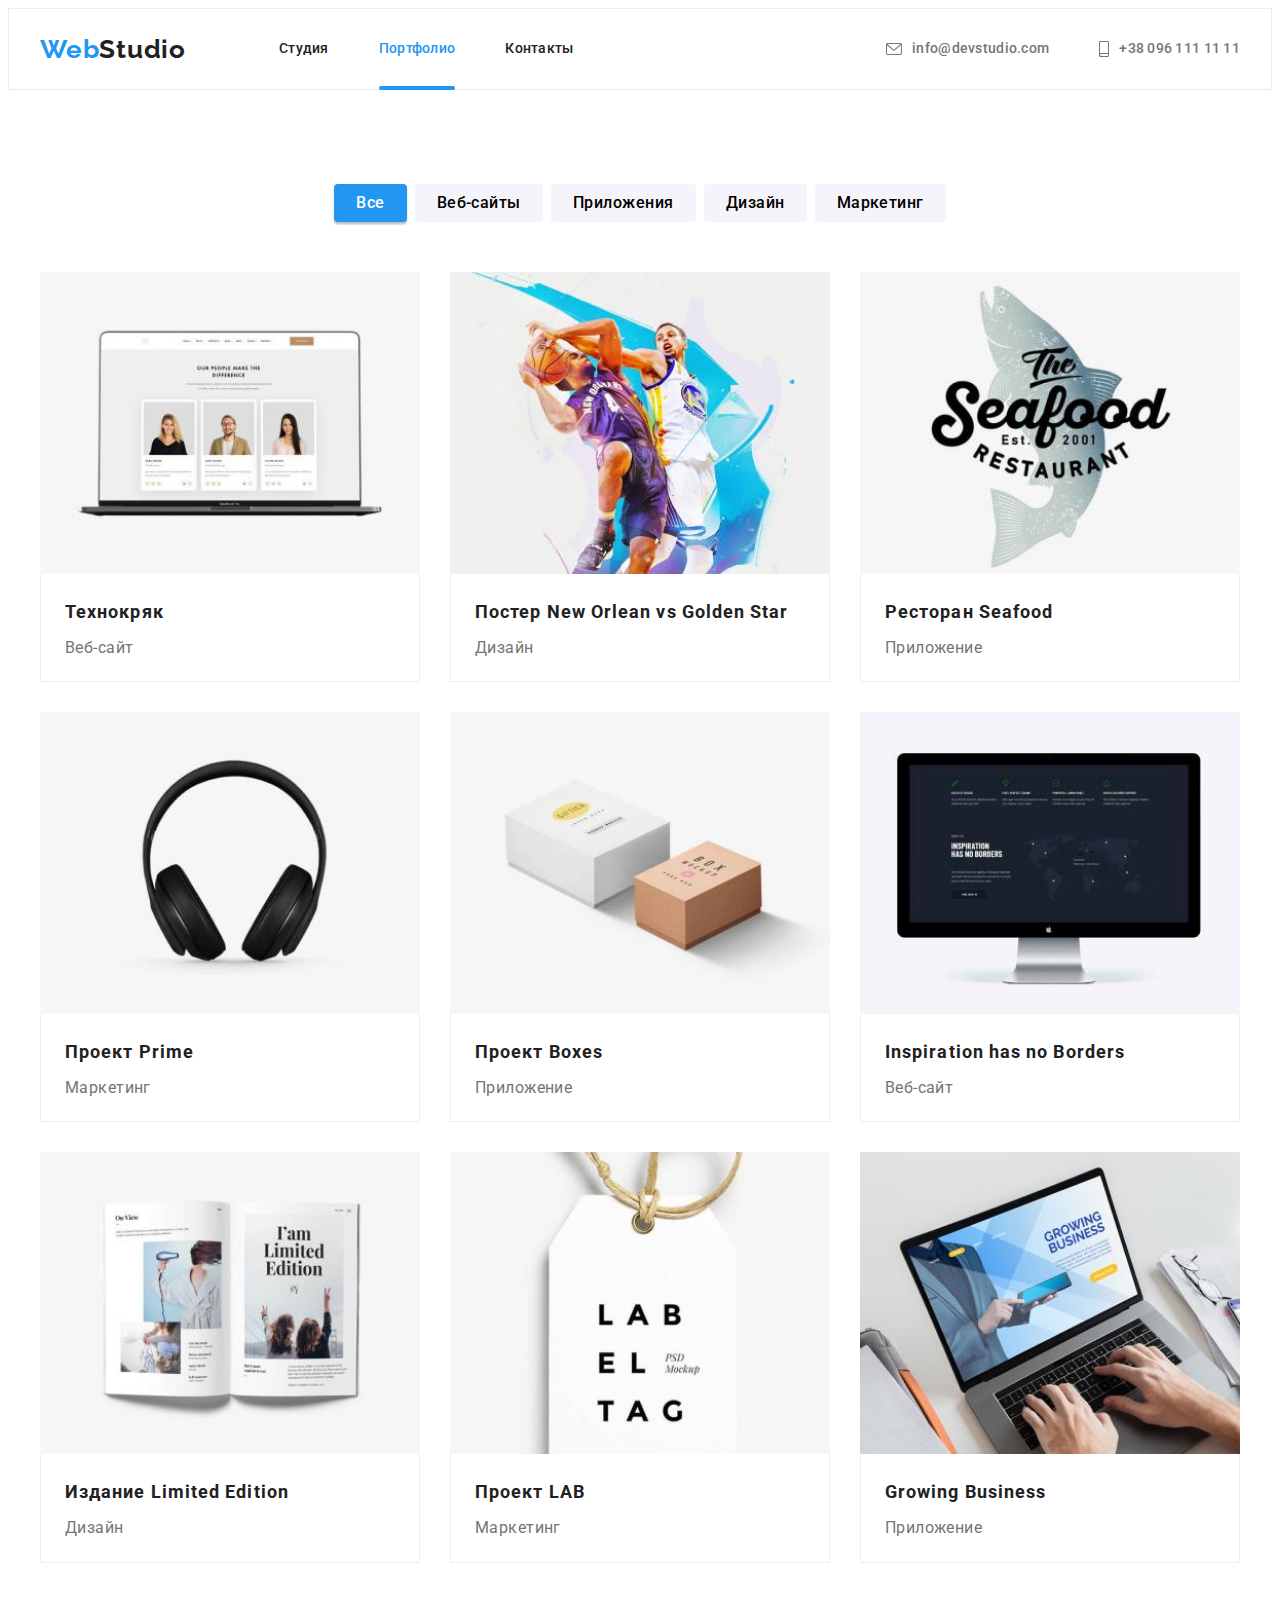
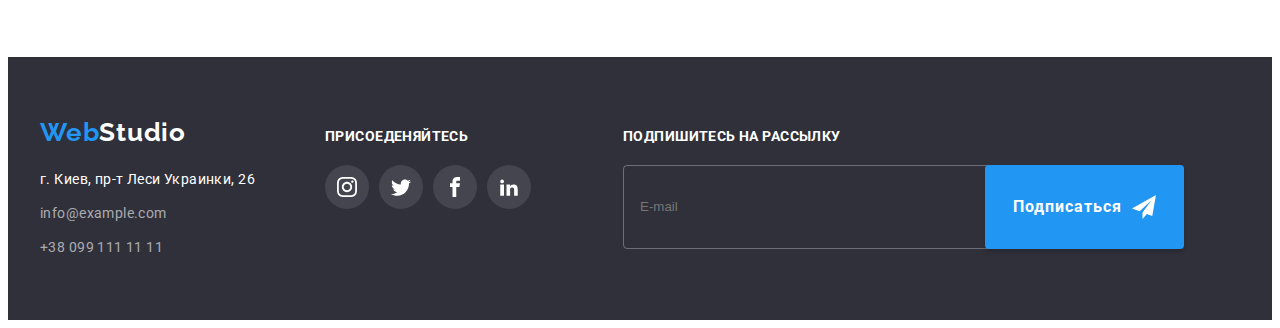
==== portfolio.html @ 8fb7ec58 "home6form" ====
<!DOCTYPE html>
<html lang="ru">
  <head>
    <meta charset="UTF-8" />
    <meta http-equiv="X-UA-Compatible" content="IE=edge" />
    <meta name="viewport" content="width=device-width, initial-scale=1.0" />
    <title>Portfolio</title>
    <link rel="preconnect" href="https://fonts.googleapis.com" />
    <link rel="preconnect" href="https://fonts.gstatic.com" crossorigin />
    <link
      href="https://fonts.googleapis.com/css2?family=Raleway:wght@700&family=Roboto:wght@400;500;700;900&display=swap"
      rel="stylesheet"
    />
    <link
      rel="stylesheet"
      href="https://cdnjs.cloudflare.com/ajax/libs/modern-normalize/1.1.0/modern-normalize.min.css"
      integrity="sha512-wpPYUAdjBVSE4KJnH1VR1HeZfpl1ub8YT/NKx4PuQ5NmX2tKuGu6U/JRp5y+Y8XG2tV+wKQpNHVUX03MfMFn9Q=="
      crossorigin="anonymous"
      referrerpolicy="no-referrer"
    />
    <link rel="stylesheet" href="./css/styles.css" />
  </head>
  <body>
    <header class="header">
      <div class="header-container container">
        <nav class="navigation">
          <a class="logo link" href="">Web<span class="logo-header">Studio</span></a>
          <ul class="list nav-link">
            <li class="item"><a class="header-link link" href="./index.html">Студия</a></li>
            <li class="item">
              <a class="header-link link active" href="./portfolio.html">Портфолио</a>
            </li>
            <li class="item"><a class="header-link link" href="">Контакты</a></li>
          </ul>
        </nav>
        <ul class="header-contact list">
          <li class="item">
            <a class="header-link link" href="mailto:info@devstudio.com">
              <svg class="header-icon" width="16" height="12">
                <use href="./images/sprite.svg#icon-mail"></use>
              </svg>
              info@devstudio.com
            </a>
          </li>
          <li class="item">
            <a class="header-link link" href="tel:+380961111111">
              <svg class="header-icon" width="10" height="16">
                <use href="./images/sprite.svg#icon-smartphone"></use>
              </svg>
              +38 096 111 11 11
            </a>
          </li>
        </ul>
      </div>
    </header>
    <main>
      <section class="portfolio section">
        <div class="container">
          <ul class="list portfolio-filter">
            <li class="portfolio-filter-link">
              <button class="portfolio-button active-button" type="button">Все</button>
            </li>
            <li class="portfolio-filter-link">
              <button class="portfolio-button" type="button">Веб-сайты</button>
            </li>
            <li class="portfolio-filter-link">
              <button class="portfolio-button" type="button">Приложения</button>
            </li>
            <li class="portfolio-filter-link">
              <button class="portfolio-button" type="button">Дизайн</button>
            </li>
            <li class="portfolio-filter-link">
              <button class="portfolio-button" type="button">Маркетинг</button>
            </li>
          </ul>
          <h1 class="visually-hidden">Портфолио галерея</h1>
          <ul class="list card-set">
            <li class="card-set-list">
              <a class="link portfolio-link" href="" target="_blank" rel="noreferrer noopener">
                <div class="portfolio-list-img-wrapper">
                  <img src="./images/img8.jpg" alt="Этикетка" width="370" />
                  <p class="overlay">
                    Ресурс предлагает комплексные предложения с разным уровнем функционала и
                    сервисов. Все это позволит посетителю получить исчерпывающие сведения о компании
                    или частном лице.
                  </p>
                </div>
                <div class="portfolio-wrapper">
                  <h2 class="portfolio-title">Технокряк</h2>
                  <p class="portfolio-text">Веб-сайт</p>
                </div>
              </a>
            </li>
            <li class="card-set-list">
              <a class="link portfolio-link" href="" target="_blank" rel="noreferrer noopener">
                <div class="portfolio-list-img-wrapper">
                  <img src="./images/img9.jpg" alt="Этикетка" width="370" />
                  <p class="overlay">
                    Ресурс предлагает комплексные предложения с разным уровнем функционала и
                    сервисов. Все это позволит посетителю получить исчерпывающие сведения о компании
                    или частном лице.
                  </p>
                </div>
                <div class="portfolio-wrapper">
                  <h2 class="portfolio-title">Постер New Orlean vs Golden Star</h2>
                  <p class="portfolio-text">Дизайн</p>
                </div>
              </a>
            </li>
            <li class="card-set-list">
              <a class="link portfolio-link" href="" target="_blank" rel="noreferrer noopener">
                <div class="portfolio-list-img-wrapper">
                  <img src="./images/img10.jpg" alt="Этикетка" width="370" />
                  <p class="overlay">
                    Ресурс предлагает комплексные предложения с разным уровнем функционала и
                    сервисов. Все это позволит посетителю получить исчерпывающие сведения о компании
                    или частном лице.
                  </p>
                </div>
                <div class="portfolio-wrapper">
                  <h2 class="portfolio-title">Ресторан Seafood</h2>
                  <p class="portfolio-text">Приложение</p>
                </div>
              </a>
            </li>
            <li class="card-set-list">
              <a class="link portfolio-link" href="" target="_blank" rel="noreferrer noopener">
                <div class="portfolio-list-img-wrapper">
                  <img src="./images/img11.jpg" alt="Этикетка" width="370" />
                  <p class="overlay">
                    Ресурс предлагает комплексные предложения с разным уровнем функционала и
                    сервисов. Все это позволит посетителю получить исчерпывающие сведения о компании
                    или частном лице.
                  </p>
                </div>
                <div class="portfolio-wrapper">
                  <h2 class="portfolio-title">Проект Prime</h2>
                  <p class="portfolio-text">Маркетинг</p>
                </div>
              </a>
            </li>
            <li class="card-set-list">
              <a class="link portfolio-link" href="" target="_blank" rel="noreferrer noopener">
                <div class="portfolio-list-img-wrapper">
                  <img src="./images/img12.jpg" alt="Этикетка" width="370" />
                  <p class="overlay">
                    Ресурс предлагает комплексные предложения с разным уровнем функционала и
                    сервисов. Все это позволит посетителю получить исчерпывающие сведения о компании
                    или частном лице.
                  </p>
                </div>
                <div class="portfolio-wrapper">
                  <h2 class="portfolio-title">Проект Boxes</h2>
                  <p class="portfolio-text">Приложение</p>
                </div>
              </a>
            </li>
            <li class="card-set-list">
              <a class="link portfolio-link" href="" target="_blank" rel="noreferrer noopener">
                <div class="portfolio-list-img-wrapper">
                  <img src="./images/img13.jpg" alt="Этикетка" width="370" />
                  <p class="overlay">
                    Ресурс предлагает комплексные предложения с разным уровнем функционала и
                    сервисов. Все это позволит посетителю получить исчерпывающие сведения о компании
                    или частном лице.
                  </p>
                </div>
                <div class="portfolio-wrapper">
                  <h2 class="portfolio-title">Inspiration has no Borders</h2>
                  <p class="portfolio-text">Веб-сайт</p>
                </div>
              </a>
            </li>
            <li class="card-set-list">
              <a class="link portfolio-link" href="" target="_blank" rel="noreferrer noopener">
                <div class="portfolio-list-img-wrapper">
                  <img src="./images/img14.jpg" alt="Этикетка" width="370" />
                  <p class="overlay">
                    Ресурс предлагает комплексные предложения с разным уровнем функционала и
                    сервисов. Все это позволит посетителю получить исчерпывающие сведения о компании
                    или частном лице.
                  </p>
                </div>
                <div class="portfolio-wrapper">
                  <h2 class="portfolio-title">Издание Limited Edition</h2>
                  <p class="portfolio-text">Дизайн</p>
                </div>
              </a>
            </li>
            <li class="card-set-list">
              <a class="link portfolio-link" href="" target="_blank" rel="noreferrer noopener">
                <div class="portfolio-list-img-wrapper">
                  <img src="./images/img15.jpg" alt="Этикетка" width="370" />
                  <p class="overlay">
                    Ресурс предлагает комплексные предложения с разным уровнем функционала и
                    сервисов. Все это позволит посетителю получить исчерпывающие сведения о компании
                    или частном лице.
                  </p>
                </div>
                <div class="portfolio-wrapper">
                  <h2 class="portfolio-title">Проект LAB</h2>
                  <p class="portfolio-text">Маркетинг</p>
                </div>
              </a>
            </li>
            <li class="card-set-list">
              <a class="link portfolio-link" href="" target="_blank" rel="noreferrer noopener">
                <div class="portfolio-list-img-wrapper">
                  <img src="./images/img16.jpg" alt="Этикетка" width="370" />
                  <p class="overlay">
                    Ресурс предлагает комплексные предложения с разным уровнем функционала и
                    сервисов. Все это позволит посетителю получить исчерпывающие сведения о компании
                    или частном лице.
                  </p>
                </div>
                <div class="portfolio-wrapper">
                  <h2 class="portfolio-title">Growing Business</h2>
                  <p class="portfolio-text">Приложение</p>
                </div>
              </a>
            </li>
          </ul>
        </div>
      </section>
    </main>
    <footer class="footer">
      <div class="container footer-markup">
        <div class="footer-contact">
          <a class="logo link" href="">Web<span class="logo-footer">Studio</span></a>
          <address>
            <ul class="list">
              <li class="address-list">
                <a
                  class="address-link link"
                  href="https://goo.gl/maps/6QJ51yKBGTuw5asM7"
                  target="_blank"
                  rel="noreferrer noopener"
                  >г. Киев, пр-т Леси Украинки, 26</a
                >
              </li>
              <li class="address-list">
                <a class="address-link link" href="mailto:info@example.com">info@example.com</a>
              </li>
              <li class="address-list">
                <a class="address-link link" href="tel:+380991111111">+38 099 111 11 11</a>
              </li>
            </ul>
          </address>
        </div>
        <div class="footer-social-link-wrapper">
          <p class="social-link-title">Присоеденяйтесь</p>
          <ul class="social-list list">
            <li class="social-list-items">
              <a class="social-link" href="" target="_blank" rel="noreferrer noopener">
                <svg class="social-icon" width="20" height="20">
                  <use href="./images/sprite.svg#icon-instagram"></use>
                </svg>
              </a>
            </li>
            <li class="social-list-items">
              <a class="social-link" href="" target="_blank" rel="noreferrer noopener">
                <svg class="social-icon" width="20" height="20">
                  <use href="./images/sprite.svg#icon-twitter"></use>
                </svg>
              </a>
            </li>
            <li class="social-list-items">
              <a class="social-link" href="" target="_blank" rel="noreferrer noopener">
                <svg class="social-icon" width="20" height="20">
                  <use href="./images/sprite.svg#icon-facebook"></use>
                </svg>
              </a>
            </li>
            <li class="social-list-items">
              <a class="social-link" href="" target="_blank" rel="noreferrer noopener">
                <svg class="social-icon" width="20" height="20">
                  <use href="./images/sprite.svg#icon-linkedin"></use>
                </svg>
              </a>
            </li>
          </ul>
        </div>
        <div class="footer-form-wrapper">
          <p class="social-link-title">Подпишитесь на рассылку</p>

          <form class="footer-form">
            <div class="footer-input-wrapper">
              <input type="email" name="user-mail" class="footer-form-input" placeholder="E-mail" />
            </div>
            <button type="submit" class="footer-form-btn">
              Подписаться
              <svg class="footer-input-icon" width="24" height="24">
                <use href="./images/sprite.svg#icon-send"></use>
              </svg>
            </button>
          </form>
        </div>
      </div>
    </footer>
  </body>
</html>
---- css/styles.css ----
:root {
  --primary-color: #ffffff;
  --title-text-color: #212121;
  --description-text-color: #757575;
  --primary-font-family: 'Roboto', sans-serif;
  --accent-color: #2196f3;
  --button-hover-color: #188ce8;
  --section-background-color: #2f303a;
  --secondary-background-color: #f5f4fa;
  --footer-color-link: rgba(255, 255, 255, 0.6);
  --card-list: 3;
  --card-gap: 30px;
  --transition: 250ms cubic-bezier(0.4, 0, 0.2, 1);
}
body {
  font-family: Roboto, sans-serif;
  color: var(--description-text-color);
  font-size: 14px;
  line-height: 1.71;
  letter-spacing: 0.03em;
}
address {
  font-style: inherit;
}
h1,
h2,
h3,
h4,
h5,
h6,
p {
  margin-top: 0;
  margin-bottom: 0;
}
ul,
ol {
  margin-top: 0;
  margin-bottom: 0;
  padding-left: 0;
}
img {
  display: block;
  width: 100%;
  height: auto;
}
.list {
  list-style-type: none;
}
.link {
  text-decoration: none;
  color: inherit;
}
/* components */
.section {
  padding-top: 94px;
  padding-bottom: 94px;
}
.container {
  width: 1200px;
  padding-left: 15px;
  padding-right: 15px;
  margin-left: auto;
  margin-right: auto;
}
.logo {
  font-family: Raleway;
  font-weight: bold;
  font-size: 26px;
  line-height: 1.19;
  color: var(--accent-color);
  letter-spacing: 0.03em;
}
.card-set {
  display: flex;
  flex-wrap: wrap;
  margin-left: calc(var(--card-gap) * -1);
  margin-top: calc(var(--card-gap) * -1);
}
.card-set-list {
  flex-basis: calc(100% / var(--card-list) - var(--card-gap));
  margin-left: var(--card-gap);
  margin-top: var(--card-gap);
}
.social-list {
  display: flex;
  justify-content: center;
}
.social-list-items:not(:last-child) {
  margin-right: 10px;
}

.social-link {
  display: flex;
  align-items: center;
  justify-content: center;
  width: 44px;
  height: 44px;
  border-radius: 50%;
  color: #afb1b8;
  background-color: rgba(255, 255, 255, 0.1);
  transition: background-color var(--transition),
    color var(--transition);
}
.social-link:hover,
.social-link:focus {
  background-color: var(--accent-color);
  color: var(--primary-color);
}
.social-icon {
  fill: currentColor;
}
/* ========Header========  */
.item {
  position: relative;
}
.header {
  border: 1px solid #ececec;
}
.header .logo {
  margin-right: 93px;
  padding-top: 24px;
  padding-bottom: 24px;
}
.header-container {
  display: flex;
  align-items: center;
  justify-content: space-between;
}

.logo-header {
  color: var(--title-text-color);
}
.navigation {
  display: flex;
  align-items: center;
}
.nav-link {
  display: flex;
  color: var(--title-text-color);
}
.nav-link .item:not(:last-child) {
  margin-right: 50px;
}
.nav-contact {
  margin-left: auto;
}
.header-contact {
  display: flex;
  margin-left: auto;
}
.header-contact .item:not(:last-child) {
  margin-right: 50px;
}
.header-link {
  display: inline-flex;
  align-items: center;
  padding-top: 32px;
  padding-bottom: 32px;
  font-weight: 500;
  font-size: 14px;
  line-height: 1.14;
  letter-spacing: 0.02em;
  transition: color var(--transition);
}

.header-link:hover,
.header-link:focus,
.active {
  color: var(--accent-color);
}
.active::after {
  content: '';
  width: 100%;
  height: 4px;
  background-color: var(--accent-color);
  position: absolute;
  bottom: -1px;
  left: 0;
  border-radius: 2px;
}
.header-icon {
  fill: currentColor;
  margin-right: 10px;
}
/* ========Hero========  */
.hero {
  background-image: linear-gradient(rgba(47, 48, 58, 0.4), rgba(47, 48, 58, 0.4)),
    url(../images/bhero.jpg);
  background-color: #c4c4c4;
  background-size: 1600px 600px;
  background-position: center;
  background-repeat: no-repeat;
  padding-top: 200px;
  padding-bottom: 200px;
  text-align: center;
}

.hero-title {
  max-width: 700px;
  margin-right: auto;
  margin-left: auto;
  margin-bottom: 30px;
  color: var(--primary-color);
  font-weight: 900;
  font-size: 44px;
  line-height: 1.36;
  letter-spacing: 0.06em;
  text-transform: uppercase;
}
.hero-button {
  padding: 10px 32px;
  border: none;
  border-radius: 4px;
  box-shadow: 0px 4px 4px rgba(0, 0, 0, 0.15);
  color: var(--primary-color);
  background-color: var(--accent-color);
  font-family: var(--primary-font-family);
  font-weight: bold;
  font-size: 16px;
  line-height: 1.88;
  cursor: pointer;
  transition: background-color var(--transition);
}
.hero-button:hover,
.hero-button:focus {
  background-color: var(--button-hover-color);
}
/* ========Features======== */
.visually-hidden {
  position: absolute;
  width: 1px;
  height: 1px;
  margin: -1px;
  padding: 0;
  overflow: hidden;
  border: 0;
  clip: rect(0 0 0 0);
}
.features {
  padding-bottom: 47px;
}

.datails-list {
  --card-list: 4;
}
.datails-list-tittle {
  font-size: inherit;
  color: var(--title-text-color);
  line-height: 1.14;
  text-transform: uppercase;
  margin-bottom: 10px;
}
.datails-pic {
  background-color: #f5f4fa;
  height: 120px;
  display: flex;
  border-radius: 4px;
  justify-content: center;
  align-items: center;
  margin-bottom: 30px;
}
/* ========Work example======== */
.work {
  padding-top: 47px;
}
.section-title {
  color: var(--title-text-color);
  font-size: 36px;
  line-height: 1.16;
  text-align: center;
  margin-bottom: 50px;
}
.work-list {
  position: relative;
}

.work-description {
    color: var(--primary-color);
    line-height: 1.14;
    text-transform: uppercase;
    font-weight: 700;
    padding-top: 27px;
    padding-bottom: 27px;
  position: absolute;
  text-align: center;
  width: 100%;
  bottom: 0;
  background-color: rgba(47, 48, 58, 0.8);
}

/* ========Team section======== */
.team {
  background-color: var(--secondary-background-color);
}
.team-list {
  --card-list: 4;
  background-color: var(--primary-color);
  box-shadow: 0px 1px 3px rgba(0, 0, 0, 0.12), 0px 1px 1px rgba(0, 0, 0, 0.14),
    0px 2px 1px rgba(0, 0, 0, 0.2);
  border-radius: 0px 0px 4px 4px;
}
.team-title,
.team-text {
  font-size: 16px;
  line-height: 1.18;
  text-align: center;
  margin-bottom: 16px;
}
.team-title {
  margin-bottom: 10px;
  font-weight: 500;
  color: var(--title-text-color);
}
.team-wrapper {
  padding: 30px;
}
/* ========Client section======== */
.clients-link {
  display: flex;
  align-items: center;
  justify-content: center;
  color: #afb1b8;
  border: 1px solid currentColor;
  border-radius: 4px;
  width: 170px;
  height: 92px;
  transition: color var(--transition);
}
.clients-list {
  --card-list: 6;
}
.client-icon {
  fill: currentColor;

}
.clients-link:hover,
.clients-link:focus {
  color: var(--accent-color);
}
/* .clients-link:hover .client-icon,
.clients-link:focus .client-icon {
  fill: var(--accent-color);
} */
/* ========Footer======== */
.footer {
  background: var(--section-background-color);
  padding-top: 60px;
  padding-bottom: 60px;
}
.footer .logo {
  display: block;
  margin-bottom: 20px;
}
.logo-footer {
  color: var(--primary-color);
}
.address-list:not(:last-child) {
  margin-bottom: 10px;
}
.address-link {
  color: var(--footer-color-link);
  transition: color var(--transition);
}
.address-link[target='_blank'] {
  color: var(--primary-color);
}
.address-link:hover,
.address-link:focus,
.header-link:hover,
.header-link:focus {
  color: var(--accent-color);
}
.footer .social-link {
  color: var(--primary-color);
}
.footer-markup {
  display: flex;
  align-items: baseline;
}
.footer-contact {
  margin-right: 70px;
}
.social-link-title {
  color: var(--primary-color);
  line-height: 1.14;
  margin-bottom: 20px;
  text-transform: uppercase;
  font-weight: 700;
}
.footer-social-link-wrapper {
  margin-right: 92px;
}
.footer-form-wrapper {
  display: flex;
  flex-direction: column;
}
.footer-form-input {
  color: var(--primary-color);
  border: 1px solid rgba(255, 255, 255, 0.3);
  border-radius: 4px;
  padding: 16px;
  background: transparent;
height: 50px;
width: 100%;
}
.footer-form-input:hover,
.footer-form-input:focus {
outline: none;
}

.footer-form{
  display: inline-flex;
}
.footer-input-wrapper {
width: 350px;
margin-right: 12px;
}
.footer-form-btn{
  display: flex;
  justify-content: center;
  align-items: center;
    color: var(--primary-color);
    border: none;
    padding: 10px 28px;
    margin-left: auto;
    margin-right: auto;
    background: var(--accent-color);
box-shadow: 0px 4px 4px rgba(0, 0, 0, 0.15);
border-radius: 4px;
    border-radius: 4px;
    font-family: var(--primary-font-family);
    font-weight: 700;
    font-size: 16px;
    line-height: 1.87;
    letter-spacing: 0.06em;
    cursor: pointer;
    transition: var(--transition);
}
.footer-form-btn:focus,
.footer-form-btn:hover{
background-color: var(--button-hover-color);
}
.footer-input-icon {
  margin-left: 10px;
  fill: var(--primary-color);
}
/* ========Portfolio button======== */
.portfolio-filter {
  display: flex;
  justify-content: center;
  margin-bottom: 50px;
}
.portfolio-button {
  padding: 6px 22px;
  border: none;
  background-color: var(--secondary-background-color);
  font-family: var(--primary-font-family);
  font-weight: 500;
  font-size: 16px;
  line-height: 1.62;
  text-align: center;
  letter-spacing: 0.03em;
  cursor: pointer;
  border-radius: 4px;
  transition: background-color var(--transition),
    color var(--transition), box-shadow var(--transition);
}
.portfolio-filter-link:not(:last-child) {
  margin-right: 8px;
}
.portfolio-link {
  display: flex;
  flex-direction: column;
  transition: box-shadow var(--transition);
}
.portfolio-link:hover,
.portfolio-link:focus {
  box-shadow: 0px 1px 1px rgba(0, 0, 0, 0.12), 0px 4px 4px rgba(0, 0, 0, 0.06),
    1px 4px 6px rgba(0, 0, 0, 0.16);
}
.portfolio-button:hover,
.portfolio-button:focus,
.active-button {
  box-shadow: 0px 3px 1px rgba(0, 0, 0, 0.1), 0px 1px 2px rgba(0, 0, 0, 0.08),
    0px 2px 2px rgba(0, 0, 0, 0.12);
  color: var(--primary-color);
  background-color: var(--accent-color);
}
.portfolio-wrapper {
  padding: 20px 24px;
  border: 1px solid #eeeeee;
  border-top: none;
}
.portfolio-title {
  color: var(--title-text-color);
  font-size: 18px;
  line-height: 2;
  letter-spacing: 0.06em;
  margin-bottom: 4px;
}
.portfolio-text {
  font-size: 16px;
}
.portfolio-list-img-wrapper {
  position: relative;
  overflow: hidden;
}
.overlay {
  font-weight: 400;
  font-size: 18px;
  line-height: 1.55;
  text-align: start;
  position: absolute;
  top: 0;
  left: 0;
  width: 100%;
  height: 100%;
  color: var(--primary-color);
  background-color: var(--accent-color);
  padding: 63px 24px;
  overflow: auto;
  transform: translateY(100%);
  transition: transform var(--transition);
}
.portfolio-link:hover .overlay,
.portfolio-link:focus .overlay {
  transform: translateY(0%);
}

/* ================Modal============= */
 .backdrop {
   position: fixed;
   top: 0;
   left: 0;
   width: 100%;   
   height: 100%;
  background: rgba(0, 0, 0, 0.2);
 transition: opacity var(--transition), visibility var(--transition) 
 }
 .modal{
   width: 528px;
   height: 580px;
   background-color: var(--primary-color);
   position: absolute;
   top: 50%;
   left: 50%;
   transform: translate(-50%, -50%);
   transition: transform var(--transition);
 }
.backdrop.is-hidden .modal {
  transform: translate(-50%,-50%) scale(0) rotate(90deg);
}
 .modal-btn {
      width: 30px;
      height: 30px;
   position: absolute;
   top: 8px;
   right: 8px;
  border: 1px solid rgba(0, 0, 0, 0.1);
  cursor: pointer;
  border-radius: 50%;
  background-color: var(--primary-color);
  padding: 0;
    display: flex;
    justify-content: center;
    align-items: center;
 }
.modal-close-btn{
  fill: currentColor;
}
.modal-btn:hover , 
.modal-btn:focus {
 color: var(--accent-color);
}
 .is-hidden {
   opacity: 0;
   visibility: hidden;
   pointer-events: none;
 }
 /* ================Contact-form============= */
 .contact-form{
   display: flex;
   flex-direction: column;
   padding-left: 40px;
   padding-right: 40px;
 }
 .contact-form-tittle{
  font-weight: 700;
  font-size: 20px;
  line-height: 1.15;
  text-align: center;
  letter-spacing: 0.03em;
  color: var(--title-text-color);
  padding-top: 40px;
  margin-bottom: 12px;
 }
.contact-form-input{
  width: 100%;
  height: 40px;
  border: 1px solid rgba(33, 33, 33, 0.2);
  border-radius: 4px;
  margin-top: 4px;
  padding-left: 42px;
  transition: border-color var(--transition);

}
.contact-form-label{
  display: block;
  font-style: normal;
  font-weight: 400;
  font-size: 12px;
  line-height: 1.16;
  letter-spacing: 0.01em;
  margin-bottom: 10px;
}
.contact-form-label:nth-child(5) {
  margin-bottom: 20px;
}

.contact-form-input-wrapper {
  position: relative;
}
.contact-form-icon{
  position: absolute;
  left: 12px;
  top: 50%;
  transform:translateY(-50%);
 transition: fill var(--transition);
}

.contact-form-input:focus, .contact-form-message:focus {
  outline: none;
  border-color: var(--accent-color);
}
.contact-form-input:focus ~ .contact-form-icon {
  fill: var(--accent-color);
}
.contact-form-message {
  width: 100%;
  height: 120px;
  border: 1px solid rgba(33, 33, 33, 0.2);
  border-radius: 4px;
  margin-top: 4px;
  padding: 12px 16px;
  resize: none;
  transition: border-color var(--transition);
}
.contact-form-checkbox {
  position: absolute;
  width: 1px;
  height: 1px;
  margin: -1px;
  padding: 0;
  overflow: hidden;
  border: 0;
  clip: rect(0 0 0 0);
}
.checkbox-icon {
  width: 16px;
  height: 16px;
    border: 2px solid var(--title-text-color);
  border-radius: 2px;
  margin-right: 8px;
}
.contact-checkbox-label {
      display: flex;
      align-items: center;
      margin-bottom: 30px;
}
.contact-form-checkbox:checked + .checkbox-icon {
  color: var(--accent-color);
  border-color: currentColor;
  background-color: currentColor;
  background-image: url('../images/icon-check.svg');
  background-size: contain;
  background-origin: border-box;
}
.checkbox-link{
  color: var(--accent-color);
  margin-left: 4px;
}
.modal-submit-btn {
  color: var(--primary-color);
border: none;
padding: 10px 56px;
  margin-left: auto;
  margin-right: auto;
  background: var(--accent-color);
  box-shadow: 0px 4px 4px rgba(0, 0, 0, 0.15);
  border-radius: 4px;
  font-family: var(--primary-font-family);
  font-weight: 700;
  font-size: 16px;
  line-height: 1.87;
  text-align: center;
  letter-spacing: 0.06em;
  cursor: pointer;
  transition: var(--transition);
}
.modal-submit-btn:hover,.modal-submit-btn:focus{
  background: var(--button-hover-color);
}
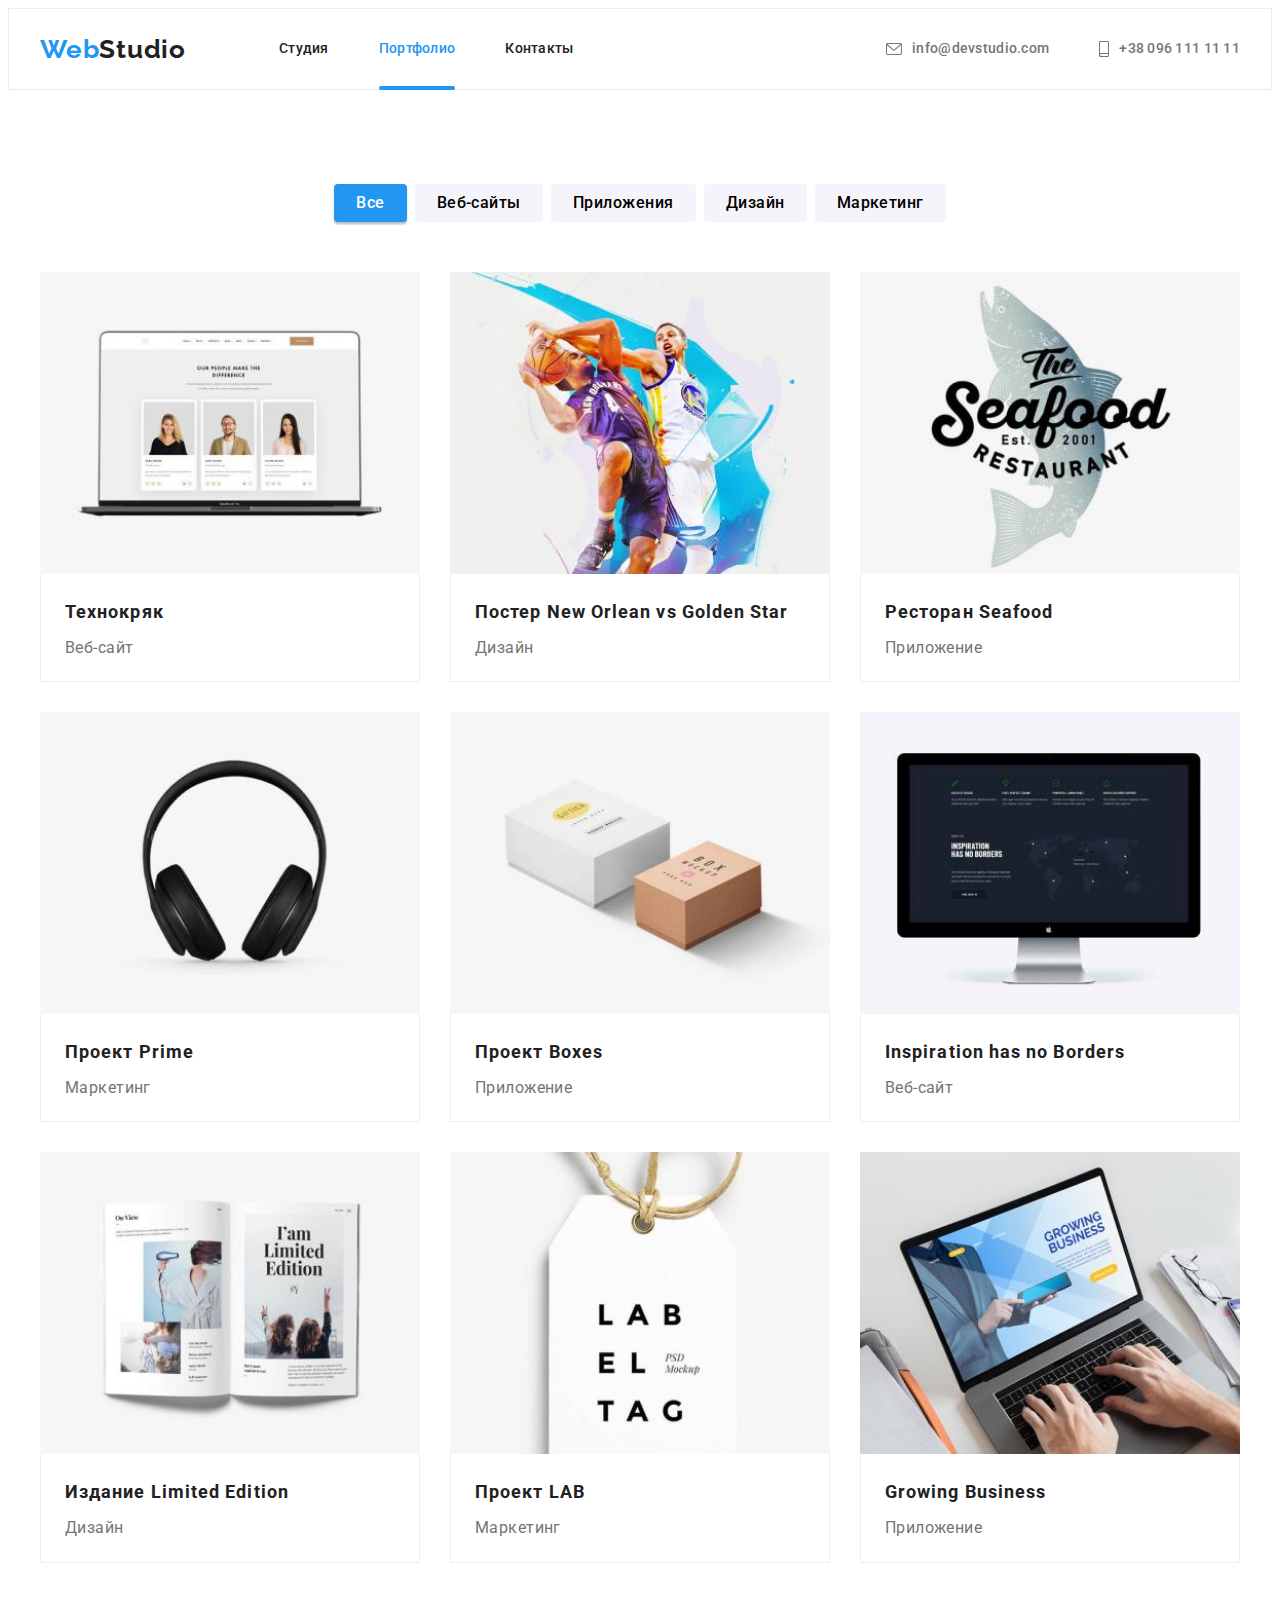
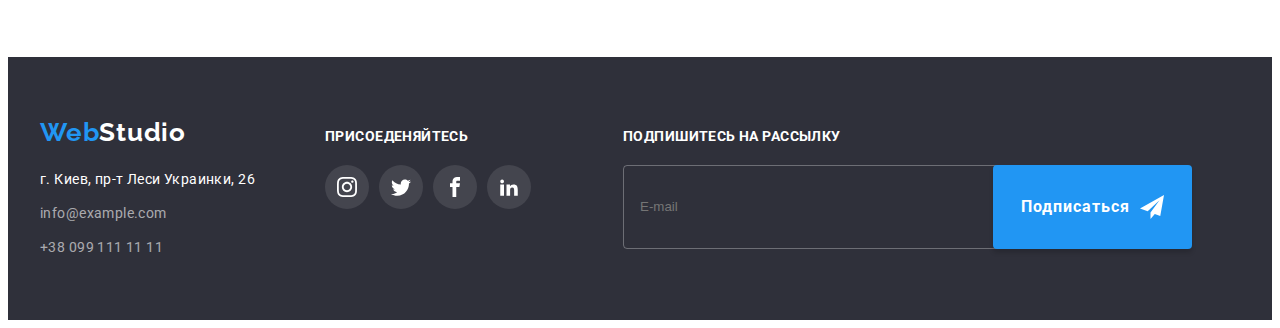
==== commit 5fae732d: "form6" ====
--- a/portfolio.html
+++ b/portfolio.html
@@ -282,7 +282,6 @@
         </div>
         <div class="footer-form-wrapper">
           <p class="social-link-title">Подпишитесь на рассылку</p>
-
           <form class="footer-form">
             <div class="footer-input-wrapper">
               <input type="email" name="user-mail" class="footer-form-input" placeholder="E-mail" />
--- a/css/styles.css
+++ b/css/styles.css
@@ -409,10 +409,11 @@
 }
 
 .footer-form{
-  display: inline-flex;
+  display: flex;
+  
 }
 .footer-input-wrapper {
-width: 350px;
+width: 358px;
 margin-right: 12px;
 }
 .footer-form-btn{
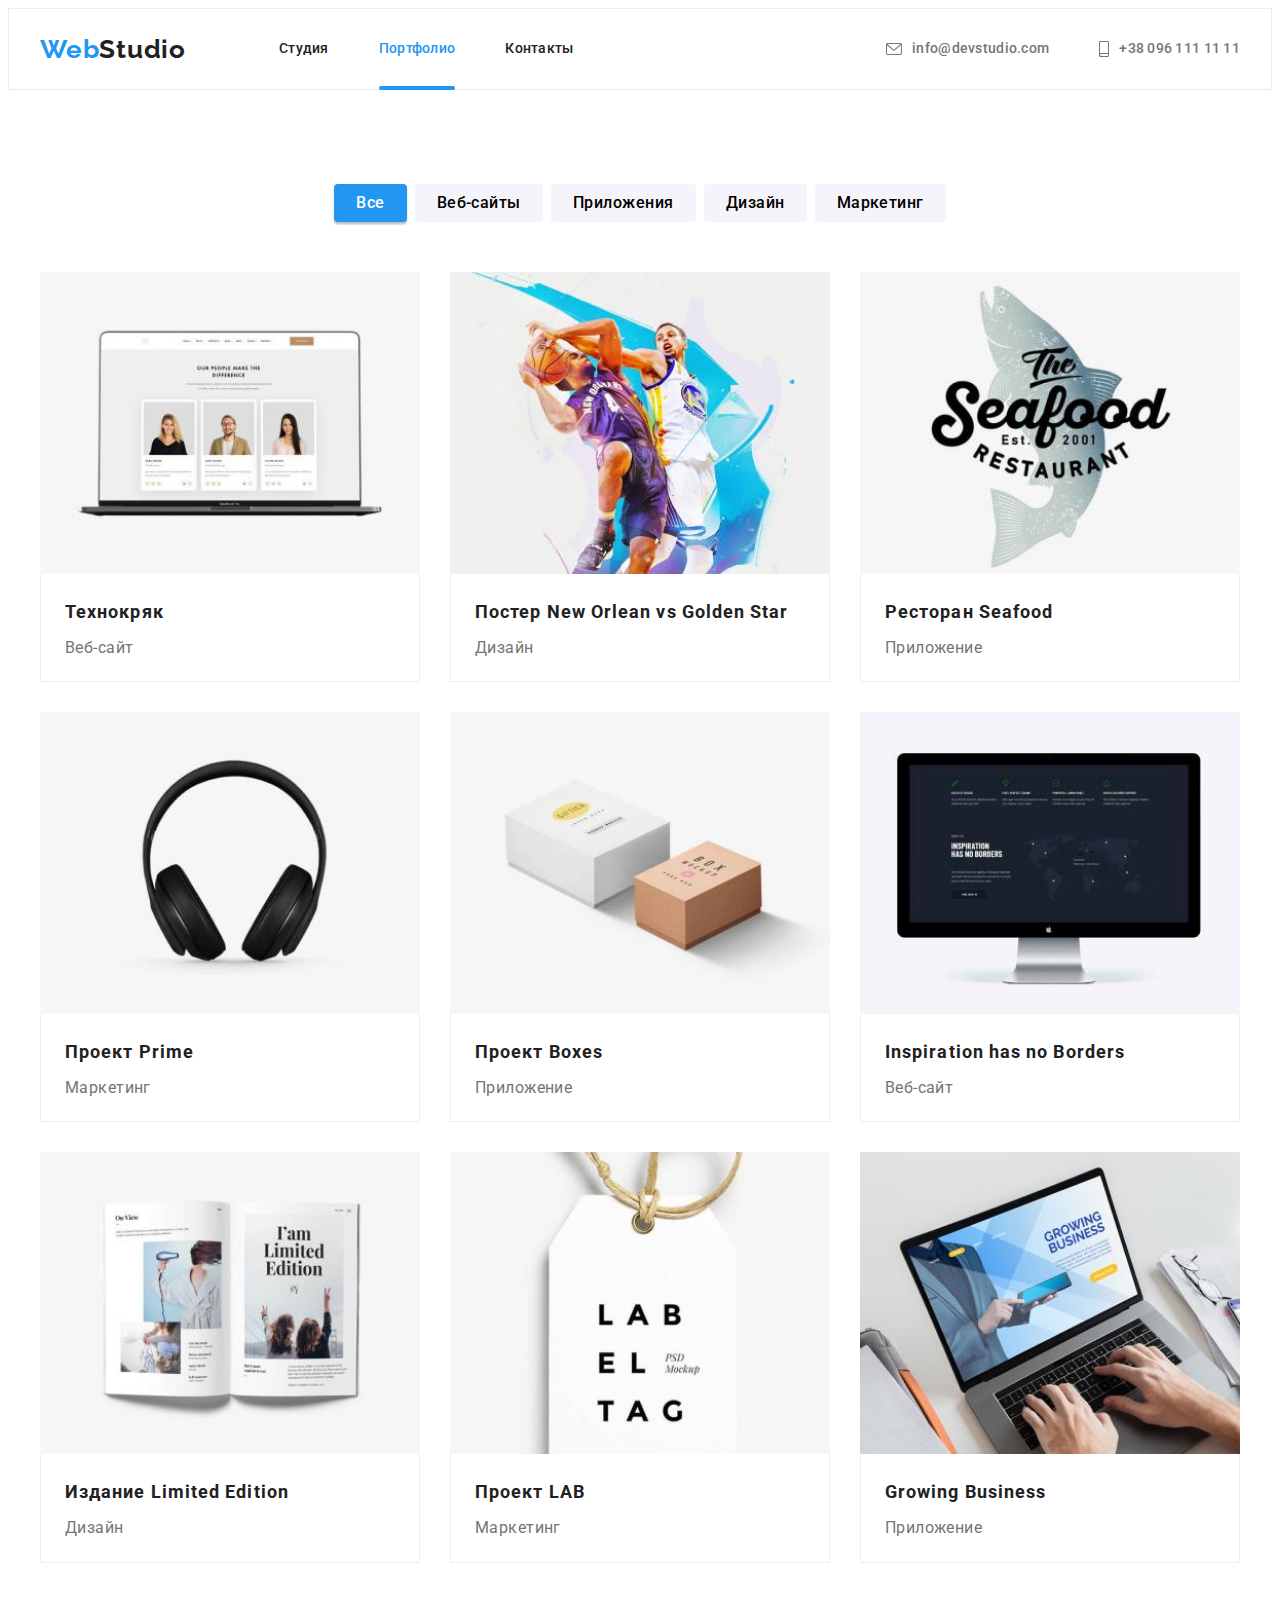
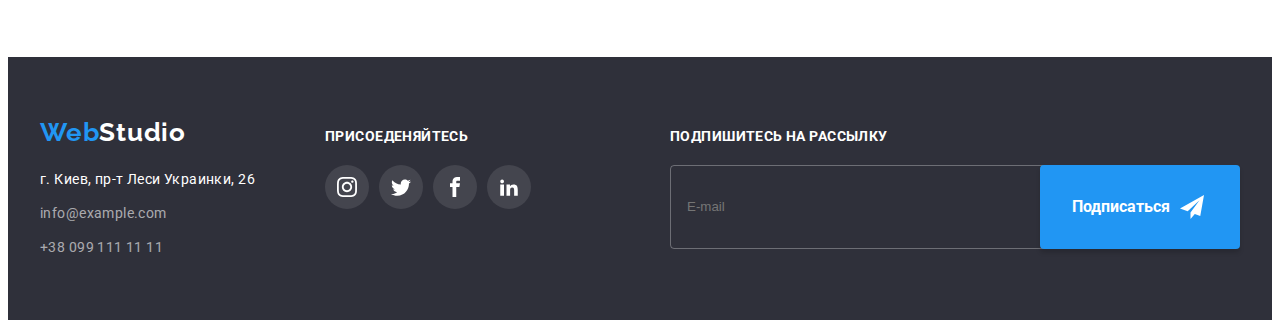
==== commit 9be6e027: "footer-btn" ====
--- a/portfolio.html
+++ b/portfolio.html
@@ -286,7 +286,7 @@
             <div class="footer-input-wrapper">
               <input type="email" name="user-mail" class="footer-form-input" placeholder="E-mail" />
             </div>
-            <button type="submit" class="footer-form-btn">
+            <button type="submit" class="page-button">
               Подписаться
               <svg class="footer-input-icon" width="24" height="24">
                 <use href="./images/sprite.svg#icon-send"></use>
--- a/css/styles.css
+++ b/css/styles.css
@@ -207,7 +207,11 @@
   letter-spacing: 0.06em;
   text-transform: uppercase;
 }
-.hero-button {
+.page-button {
+  display: block;
+  margin-left: auto;
+  margin-right: auto;
+  min-width: 200px;
   padding: 10px 32px;
   border: none;
   border-radius: 4px;
@@ -221,8 +225,8 @@
   cursor: pointer;
   transition: background-color var(--transition);
 }
-.hero-button:hover,
-.hero-button:focus {
+.page-button:hover,
+.page-button:focus {
   background-color: var(--button-hover-color);
 }
 /* ========Features======== */
@@ -387,12 +391,10 @@
   text-transform: uppercase;
   font-weight: 700;
 }
-.footer-social-link-wrapper {
-  margin-right: 92px;
-}
 .footer-form-wrapper {
   display: flex;
   flex-direction: column;
+  margin-left: auto;
 }
 .footer-form-input {
   color: var(--primary-color);
@@ -416,30 +418,10 @@
 width: 358px;
 margin-right: 12px;
 }
-.footer-form-btn{
-  display: flex;
-  justify-content: center;
+.footer .page-button {
+  display: flex;
   align-items: center;
-    color: var(--primary-color);
-    border: none;
-    padding: 10px 28px;
-    margin-left: auto;
-    margin-right: auto;
-    background: var(--accent-color);
-box-shadow: 0px 4px 4px rgba(0, 0, 0, 0.15);
-border-radius: 4px;
-    border-radius: 4px;
-    font-family: var(--primary-font-family);
-    font-weight: 700;
-    font-size: 16px;
-    line-height: 1.87;
-    letter-spacing: 0.06em;
-    cursor: pointer;
-    transition: var(--transition);
-}
-.footer-form-btn:focus,
-.footer-form-btn:hover{
-background-color: var(--button-hover-color);
+
 }
 .footer-input-icon {
   margin-left: 10px;
@@ -541,6 +523,7 @@
  .modal{
    width: 528px;
    height: 580px;
+   padding: 40px;
    background-color: var(--primary-color);
    position: absolute;
    top: 50%;
@@ -582,8 +565,6 @@
  .contact-form{
    display: flex;
    flex-direction: column;
-   padding-left: 40px;
-   padding-right: 40px;
  }
  .contact-form-tittle{
   font-weight: 700;
@@ -592,15 +573,17 @@
   text-align: center;
   letter-spacing: 0.03em;
   color: var(--title-text-color);
-  padding-top: 40px;
   margin-bottom: 12px;
+ }
+ .user-data{
+margin-bottom: 4px;
+display: block;
  }
 .contact-form-input{
   width: 100%;
   height: 40px;
   border: 1px solid rgba(33, 33, 33, 0.2);
   border-radius: 4px;
-  margin-top: 4px;
   padding-left: 42px;
   transition: border-color var(--transition);
 
@@ -612,9 +595,11 @@
   font-size: 12px;
   line-height: 1.16;
   letter-spacing: 0.01em;
+}
+.contact-form-label:not(:last-child){
   margin-bottom: 10px;
 }
-.contact-form-label:nth-child(5) {
+.contact-label-wrapper {
   margin-bottom: 20px;
 }
 
@@ -629,11 +614,14 @@
  transition: fill var(--transition);
 }
 
+.contact-form-input:hover,
+.contact-form-message:hover,
 .contact-form-input:focus, .contact-form-message:focus {
   outline: none;
   border-color: var(--accent-color);
 }
-.contact-form-input:focus ~ .contact-form-icon {
+.contact-form-input:focus ~ .contact-form-icon,
+.contact-form-input:hover ~ .contact-form-icon {
   fill: var(--accent-color);
 }
 .contact-form-message {
@@ -646,6 +634,9 @@
   resize: none;
   transition: border-color var(--transition);
 }
+.contact-form-message::placeholder {
+  color: rgba(117, 117, 117, 0.5);
+}
 .contact-form-checkbox {
   position: absolute;
   width: 1px;
@@ -665,6 +656,7 @@
 }
 .contact-checkbox-label {
       display: flex;
+      justify-content: center;
       align-items: center;
       margin-bottom: 30px;
 }
@@ -676,28 +668,9 @@
   background-size: contain;
   background-origin: border-box;
 }
+.contact-form-checkbox:focus + .checkbox-icon {
+  border: 2px solid var(--accent-color)
+}
 .checkbox-link{
   color: var(--accent-color);
-  margin-left: 4px;
-}
-.modal-submit-btn {
-  color: var(--primary-color);
-border: none;
-padding: 10px 56px;
-  margin-left: auto;
-  margin-right: auto;
-  background: var(--accent-color);
-  box-shadow: 0px 4px 4px rgba(0, 0, 0, 0.15);
-  border-radius: 4px;
-  font-family: var(--primary-font-family);
-  font-weight: 700;
-  font-size: 16px;
-  line-height: 1.87;
-  text-align: center;
-  letter-spacing: 0.06em;
-  cursor: pointer;
-  transition: var(--transition);
-}
-.modal-submit-btn:hover,.modal-submit-btn:focus{
-  background: var(--button-hover-color);
-}+}
